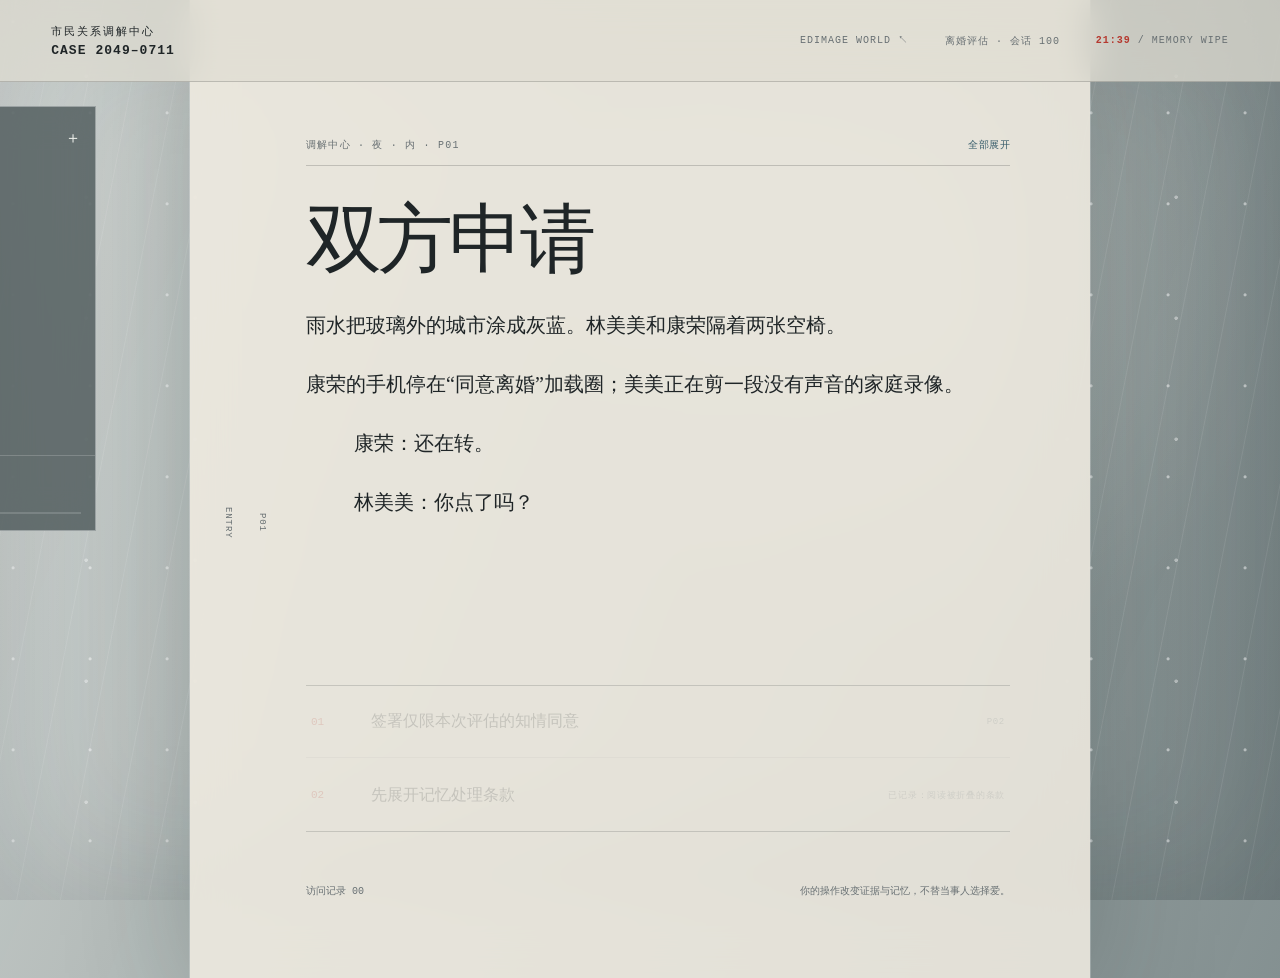
==== love/index.html @ e2e6e1e7 "Add Love Wins interactive film experience" ====
<!doctype html>
<html lang="zh-CN">
  <head>
    <meta charset="UTF-8" />
    <meta name="viewport" content="width=device-width, initial-scale=1.0" />
    <meta name="theme-color" content="#d8d2c8" />
    <meta name="description" content="《爱情万岁》互动影游：十次关系模拟，一次不可代替的决定。" />
    <title>爱情万岁｜EDIMAGE WORLD</title>
    <link rel="stylesheet" href="./styles.css" />
  </head>
  <body>
    <div class="rain" aria-hidden="true"></div>
    <div class="glass" aria-hidden="true"></div>

    <aside class="experiment-map" id="experimentMap" aria-label="实验进程">
      <button class="map-head" id="mapToggle" type="button" aria-expanded="false">
        <span class="map-pulse" aria-hidden="true"></span>
        <span><small>RELATIONSHIP TEST</small><strong id="mapTitle">会话 100</strong></span>
        <i>＋</i>
      </button>
      <ol id="mapList" class="map-list"></ol>
      <div class="map-detail" id="mapDetail"></div>
    </aside>

    <header class="masthead">
      <button class="case-mark" id="resetButton" type="button" aria-label="重新开始">
        <span>市民关系调解中心</span>
        <strong>CASE 2049–0711</strong>
      </button>
      <div class="session-meta">
        <a href="/">EDIMAGE WORLD ↖</a>
        <span id="sessionLabel">离婚评估 · 待处理</span>
        <span><b id="clock">21:40</b> / MEMORY WIPE</span>
      </div>
    </header>

    <main class="reader">
      <div class="rail" aria-hidden="true">
        <span id="nodeCode">P01</span>
        <i></i>
        <span id="roundCode">ENTRY</span>
      </div>

      <article class="scene" id="scene" aria-live="polite">
        <div class="scene-kicker"><span id="location">调解中心 · 夜 · 内</span><button id="revealAll" type="button">全部展开</button></div>
        <h1 id="title">载入申请</h1>
        <div class="scene-body" id="body"></div>
      </article>

      <nav class="choices" id="choices" aria-label="可执行操作"></nav>

      <footer class="reader-foot">
        <button id="logButton" type="button">访问记录 <span id="logCount">00</span></button>
        <p>你的操作改变证据与记忆，不替当事人选择爱。</p>
      </footer>
    </main>

    <section class="log-panel" id="logPanel" aria-hidden="true">
      <div class="log-head"><p>SESSION 100 / ACCESS LOG</p><button id="logClose" type="button" aria-label="关闭">×</button></div>
      <ol id="logList"></ol>
    </section>

    <dialog id="resetDialog">
      <form method="dialog">
        <p class="dialog-code">RESET SESSION 100</p>
        <h2>清除本次访问记录？</h2>
        <p>这只会重置浏览器中的本次体验，不会替故事中的人物清除记忆。</p>
        <div><button value="cancel">保留</button><button value="confirm">重新开始</button></div>
      </form>
    </dialog>

    <noscript>本互动影游需要 JavaScript 才能运行。</noscript>
    <script type="module" src="./app.js"></script>
  </body>
</html>
---- love/styles.css ----
:root {
  --paper: #d8d2c8;
  --paper-bright: #eee9df;
  --ink: #1f2527;
  --muted: #687073;
  --red: #b5382e;
  --blue: #355b69;
  --line: rgba(31, 37, 39, 0.2);
  --sans: "Helvetica Neue", "PingFang SC", "Noto Sans CJK SC", sans-serif;
  --serif: "Songti SC", "STSong", "Noto Serif CJK SC", Georgia, serif;
  --mono: "SFMono-Regular", Menlo, Monaco, monospace;
}
* { box-sizing: border-box; }
html { min-height: 100%; background: #7d8585; }
body { min-height: 100vh; margin: 0; color: var(--ink); font-family: var(--serif); background: linear-gradient(112deg, rgba(220,224,220,.78), rgba(129,142,143,.72)), radial-gradient(circle at 72% 30%, #d6d7d1 0 2%, transparent 32%), #8c9696; overflow-x: hidden; }
button, a { color: inherit; font: inherit; }
button { cursor: pointer; }
.rain, .glass { position: fixed; inset: 0; pointer-events: none; }
.rain { opacity: .25; background: repeating-linear-gradient(101deg, transparent 0 15px, rgba(255,255,255,.48) 16px, transparent 17px 43px); animation: rain 9s linear infinite; }
.glass { background: radial-gradient(circle at 17% 24%, rgba(255,255,255,.52) 0 1px, transparent 2px), radial-gradient(circle at 79% 63%, rgba(255,255,255,.42) 0 1.5px, transparent 2px), linear-gradient(90deg, rgba(255,255,255,.16), transparent 25%, transparent 76%, rgba(15,29,32,.12)); background-size: 77px 91px, 109px 121px, auto; box-shadow: inset 0 0 12vw rgba(26,41,44,.18); }
@keyframes rain { to { transform: translate3d(-60px, 70px, 0); } }
.masthead { position: fixed; z-index: 10; top: 0; left: 0; right: 0; height: 82px; display: flex; align-items: center; justify-content: space-between; gap: 24px; padding: 0 clamp(18px,4vw,62px); border-bottom: 1px solid var(--line); background: rgba(225,221,211,.74); backdrop-filter: blur(18px); }
.case-mark { border: 0; padding: 0; text-align: left; background: none; }
.case-mark span, .case-mark strong { display: block; }
.case-mark span { margin-bottom: 4px; font: 11px var(--sans); letter-spacing: .18em; }
.case-mark strong { font: 700 13px var(--mono); letter-spacing: .08em; }
.session-meta { display: flex; align-items: center; gap: clamp(12px,2.8vw,36px); color: var(--muted); font: 10px var(--mono); letter-spacing: .1em; text-transform: uppercase; }
.session-meta a { text-decoration: none; border-bottom: 1px solid transparent; }
.session-meta a:hover { border-color: currentColor; }
.session-meta b { color: var(--red); font-weight: 600; }
.reader { position: relative; z-index: 2; width: min(900px, calc(100% - 40px)); min-height: 100vh; margin: 0 auto; padding: 138px 80px 70px 116px; background: rgba(239,235,225,.87); box-shadow: 0 0 0 1px rgba(255,255,255,.22), 0 28px 120px rgba(20,31,33,.22); backdrop-filter: blur(22px); }
.rail { position: absolute; top: 151px; left: 33px; bottom: 84px; width: 44px; display: flex; flex-direction: column; align-items: center; gap: 12px; color: var(--muted); font: 9px var(--mono); letter-spacing: .1em; writing-mode: vertical-rl; }
.rail i { width: 1px; flex: 1; background: linear-gradient(var(--red), var(--line)); }
.scene { transition: opacity .18s ease, transform .18s ease; }
.scene.leaving { opacity: 0; transform: translateY(8px); }
.scene-kicker { display: flex; justify-content: space-between; align-items: center; gap: 20px; padding-bottom: 13px; border-bottom: 1px solid var(--line); color: var(--muted); font: 10px var(--mono); letter-spacing: .12em; text-transform: uppercase; }
.scene-kicker button { border: 0; padding: 0; color: var(--blue); background: none; font: inherit; letter-spacing: .05em; }
.scene h1 { max-width: 700px; margin: 36px 0 30px; font-size: clamp(36px,7vw,76px); font-weight: 400; letter-spacing: -.06em; line-height: .98; }
.scene-body { max-width: 660px; min-height: 280px; font-size: clamp(17px,2vw,20px); line-height: 1.9; }
.line { opacity: 0; transform: translateY(5px); margin: 0 0 1.05em; transition: opacity .4s ease, transform .4s ease; }
.line.shown { opacity: 1; transform: none; }
.line.dialogue { margin-left: 2.4em; }
.line.system { padding: 11px 0 11px 18px; border-left: 2px solid var(--red); color: var(--blue); font-family: var(--sans); font-size: .82em; letter-spacing: .03em; }
.choices { display: grid; gap: 1px; margin-top: 46px; border-top: 1px solid var(--ink); border-bottom: 1px solid var(--ink); transition: opacity .25s ease; }
.choices.locked { opacity: .16; pointer-events: none; }
.choice { min-height: 72px; display: grid; grid-template-columns: 46px 1fr auto; align-items: center; gap: 14px; padding: 12px 5px; border: 0; border-bottom: 1px solid var(--line); text-align: left; background: transparent; transition: padding .2s ease, background .2s ease; }
.choice:last-child { border-bottom: 0; }
.choice:hover, .choice:focus-visible { padding-left: 14px; outline: 0; background: rgba(181,56,46,.07); }
.choice b { color: var(--red); font: 11px var(--mono); }
.choice span { font-size: 16px; }
.choice small { color: var(--muted); font: 9px var(--mono); letter-spacing: .08em; text-transform: uppercase; }
.reader-foot { display: flex; justify-content: space-between; gap: 30px; align-items: center; margin-top: 42px; color: var(--muted); font: 10px var(--sans); }
.reader-foot button { border: 0; padding: 0; background: none; font-family: var(--mono); text-transform: uppercase; }
.experiment-map { position: fixed; z-index: 12; top: 106px; left: clamp(14px,3vw,42px); width: 244px; border: 1px solid rgba(255,255,255,.36); background: rgba(65,77,78,.72); color: #eef0eb; backdrop-filter: blur(18px); transform: translateX(calc(-100% + 58px)); transition: transform .35s cubic-bezier(.2,.8,.2,1); }
.experiment-map.expanded { transform: none; }
.map-head { width: 100%; height: 62px; display: grid; grid-template-columns: 16px 1fr auto; align-items: center; gap: 10px; border: 0; padding: 0 14px; text-align: left; color: inherit; background: transparent; }
.map-head small, .map-head strong { display: block; }
.map-head small { opacity: .55; font: 8px var(--mono); letter-spacing: .15em; }
.map-head strong { margin-top: 3px; font: 12px var(--sans); }
.map-head i { font-style: normal; transition: transform .3s ease; }
.expanded .map-head i { transform: rotate(45deg); }
.map-pulse { width: 7px; height: 7px; border-radius: 50%; background: #e35a4c; box-shadow: 0 0 0 5px rgba(227,90,76,.12); }
.map-list { margin: 0; padding: 4px 14px 12px; list-style: none; }
.map-list li { display: grid; grid-template-columns: 9px 24px 1fr; gap: 8px; align-items: center; min-height: 27px; opacity: .32; font: 9px var(--mono); }
.map-list li.done, .map-list li.current { opacity: 1; }
.map-list li i { width: 5px; height: 5px; border: 1px solid currentColor; border-radius: 50%; }
.map-list li.done i { background: currentColor; }
.map-list li.current { color: #ffb7a9; }
.map-list li b { font-weight: 400; overflow: hidden; text-overflow: ellipsis; white-space: nowrap; }
.map-detail { padding: 12px 14px 16px; border-top: 1px solid rgba(255,255,255,.18); font: 9px var(--mono); line-height: 1.6; }
.map-detail p { margin: 0 0 4px; }
.progress { height: 2px; margin-top: 11px; background: rgba(255,255,255,.15); }
.progress i { display: block; height: 100%; background: #ff8d7b; }
.log-panel { position: fixed; z-index: 20; top: 0; right: 0; width: min(430px,100%); height: 100vh; padding: 28px; color: var(--paper-bright); background: rgba(32,40,42,.95); backdrop-filter: blur(22px); transform: translateX(100%); transition: transform .35s ease; }
.log-panel.open { transform: none; }
.log-head { display: flex; justify-content: space-between; align-items: center; border-bottom: 1px solid rgba(255,255,255,.2); font: 10px var(--mono); letter-spacing: .1em; }
.log-head button { border: 0; color: inherit; background: none; font-size: 25px; }
.log-panel ol { padding: 18px 0; list-style: none; }
.log-panel li { display: grid; gap: 5px; padding: 12px 0; border-bottom: 1px solid rgba(255,255,255,.1); font: 12px var(--sans); }
.log-panel li b { color: #ffb7a9; font: 9px var(--mono); }
dialog { width: min(460px,calc(100% - 36px)); border: 1px solid var(--line); padding: 0; color: var(--ink); background: var(--paper-bright); box-shadow: 0 28px 100px rgba(0,0,0,.3); }
dialog::backdrop { background: rgba(25,33,35,.54); backdrop-filter: blur(8px); }
dialog form { padding: 34px; }
dialog h2 { margin: 10px 0 12px; font-size: 28px; font-weight: 400; }
dialog p { line-height: 1.7; }
.dialog-code { color: var(--red); font: 9px var(--mono); letter-spacing: .12em; }
dialog form > div { display: flex; justify-content: flex-end; gap: 9px; margin-top: 24px; }
dialog button { border: 1px solid var(--line); padding: 9px 16px; background: transparent; }
@media (max-width: 760px) {
  .masthead { height: 72px; }
  .masthead { padding-inline: 18px; }
  .session-meta { margin-left: auto; }
  .session-meta a { display: none; }
  .session-meta span:not(:last-child) { display: none; }
  .session-meta span:last-child { white-space: nowrap; }
  .reader { width: 100%; max-width: 100vw; padding: 114px 22px 54px; overflow: hidden; }
  .rail { display: none; }
  .scene, .scene-body, .choices { min-width: 0; max-width: 100%; }
  .scene h1 { margin-top: 28px; }
  .scene-body { min-height: 250px; }
  .experiment-map { top: 86px; right: 8px; left: auto; transform: translateX(calc(100% - 58px)); }
  .experiment-map.expanded { transform: none; }
  .choice { grid-template-columns: 30px 1fr; }
  .choice small { display: none; }
  .reader-foot p { max-width: 190px; text-align: right; }
}
@media (prefers-reduced-motion: reduce) { *, *::before, *::after { animation: none !important; scroll-behavior: auto !important; transition-duration: .01ms !important; } }
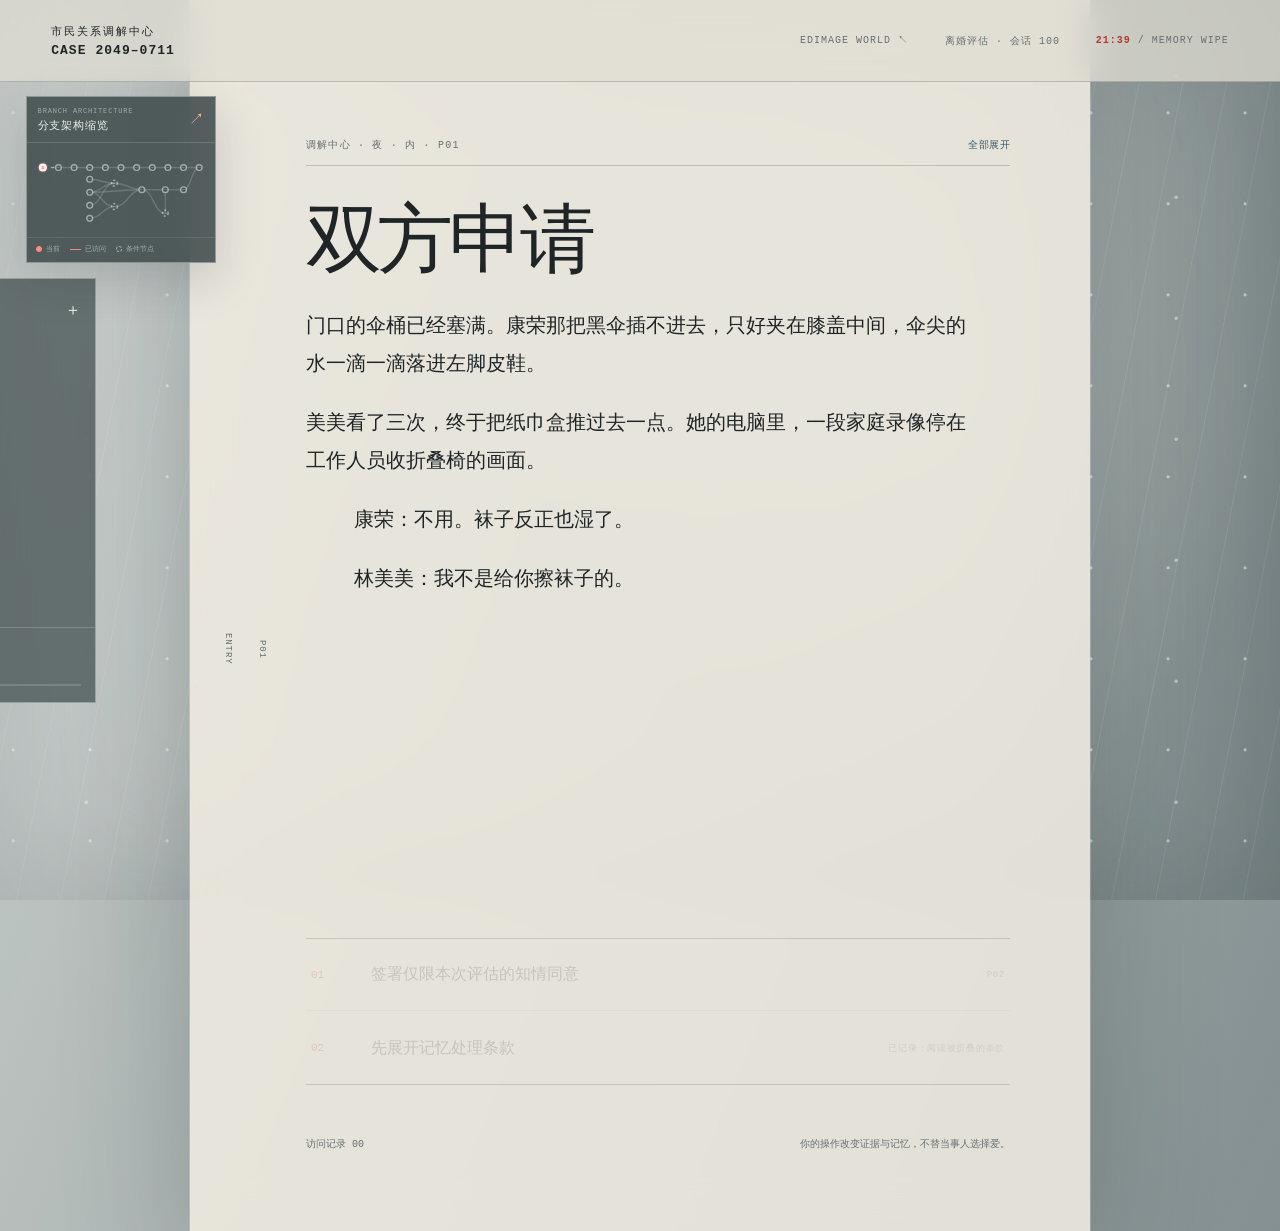
==== commit 2220e57a: "Add Love Wins branch architecture atlas" ====
--- a/love/index.html
+++ b/love/index.html
@@ -11,6 +11,17 @@
   <body>
     <div class="rain" aria-hidden="true"></div>
     <div class="glass" aria-hidden="true"></div>
+
+    <aside class="branch-atlas" id="branchAtlas" aria-label="分支架构缩览图">
+      <button class="atlas-head" id="atlasToggle" type="button" aria-expanded="false">
+        <span><small>BRANCH ARCHITECTURE</small><strong>分支架构缩览</strong></span>
+        <i aria-hidden="true">↗</i>
+      </button>
+      <div class="atlas-viewport">
+        <svg id="branchGraph" viewBox="0 0 660 300" role="img" aria-label="从申请、十次实验到四个结局的分支结构"></svg>
+      </div>
+      <div class="atlas-foot"><span><i class="atlas-dot current"></i>当前</span><span><i class="atlas-line active"></i>已访问</span><span><i class="atlas-dot locked"></i>条件节点</span></div>
+    </aside>
 
     <aside class="experiment-map" id="experimentMap" aria-label="实验进程">
       <button class="map-head" id="mapToggle" type="button" aria-expanded="false">
--- a/love/styles.css
+++ b/love/styles.css
@@ -51,7 +51,34 @@
 .choice small { color: var(--muted); font: 9px var(--mono); letter-spacing: .08em; text-transform: uppercase; }
 .reader-foot { display: flex; justify-content: space-between; gap: 30px; align-items: center; margin-top: 42px; color: var(--muted); font: 10px var(--sans); }
 .reader-foot button { border: 0; padding: 0; background: none; font-family: var(--mono); text-transform: uppercase; }
-.experiment-map { position: fixed; z-index: 12; top: 106px; left: clamp(14px,3vw,42px); width: 244px; border: 1px solid rgba(255,255,255,.36); background: rgba(65,77,78,.72); color: #eef0eb; backdrop-filter: blur(18px); transform: translateX(calc(-100% + 58px)); transition: transform .35s cubic-bezier(.2,.8,.2,1); }
+.branch-atlas { position: fixed; z-index: 14; top: 96px; left: clamp(12px,2vw,28px); width: 190px; color: #eef0eb; border: 1px solid rgba(255,255,255,.36); background: rgba(54,67,68,.82); box-shadow: 0 16px 45px rgba(21,30,32,.16); backdrop-filter: blur(18px); overflow: hidden; transition: width .38s cubic-bezier(.2,.8,.2,1), background .3s ease, box-shadow .3s ease; }
+.branch-atlas.expanded { width: min(620px,calc(100vw - 56px)); background: rgba(43,55,57,.96); box-shadow: 0 28px 90px rgba(15,23,25,.38); }
+.atlas-head { width: 100%; min-height: 46px; display: flex; align-items: center; justify-content: space-between; gap: 12px; padding: 8px 11px; border: 0; border-bottom: 1px solid rgba(255,255,255,.16); color: inherit; text-align: left; background: transparent; }
+.atlas-head small, .atlas-head strong { display: block; }
+.atlas-head small { opacity: .52; font: 7px var(--mono); letter-spacing: .12em; }
+.atlas-head strong { margin-top: 3px; font: 11px var(--sans); font-weight: 500; letter-spacing: .08em; }
+.atlas-head i { color: #ffad9f; font: normal 15px var(--mono); transition: transform .3s ease; }
+.branch-atlas.expanded .atlas-head i { transform: rotate(180deg); }
+.atlas-viewport { height: 94px; padding: 7px 8px 5px; transition: height .38s cubic-bezier(.2,.8,.2,1), padding .3s ease; }
+.branch-atlas.expanded .atlas-viewport { height: 286px; padding: 14px 16px 8px; }
+.atlas-viewport svg { display: block; width: 100%; height: 100%; overflow: visible; }
+.branch-edge { fill: none; stroke: rgba(239,240,235,.19); stroke-width: 1.4; vector-effect: non-scaling-stroke; }
+.branch-edge.active { stroke: #f28a78; stroke-width: 2.2; }
+.branch-edge.available { stroke: rgba(255,255,255,.46); stroke-dasharray: 4 4; }
+.branch-node circle { fill: #435456; stroke: rgba(238,240,235,.55); stroke-width: 1.4; vector-effect: non-scaling-stroke; }
+.branch-node text { fill: rgba(238,240,235,.64); font: 8px var(--mono); text-anchor: middle; dominant-baseline: central; pointer-events: none; }
+.branch-node.visited circle { fill: #cf6758; stroke: #ffd3ca; }
+.branch-node.current circle { fill: #ff8d7b; stroke: #fff4ef; stroke-width: 2.4; filter: drop-shadow(0 0 5px rgba(255,141,123,.7)); }
+.branch-node.current text { fill: #fff; font-weight: 700; }
+.branch-node.conditional circle { fill: transparent; stroke-dasharray: 2 2; }
+.branch-node.ending circle { rx: 2px; }
+.atlas-foot { min-height: 25px; display: flex; align-items: center; gap: 10px; padding: 5px 9px 7px; border-top: 1px solid rgba(255,255,255,.1); color: rgba(238,240,235,.56); font: 7px var(--mono); white-space: nowrap; }
+.atlas-foot span { display: inline-flex; align-items: center; gap: 4px; }
+.atlas-dot { width: 6px; height: 6px; display: inline-block; border: 1px solid currentColor; border-radius: 50%; }
+.atlas-dot.current { color: #ff8d7b; background: currentColor; }
+.atlas-dot.locked { border-style: dashed; }
+.atlas-line { width: 11px; height: 1px; display: inline-block; background: #f28a78; }
+.experiment-map { position: fixed; z-index: 12; top: 278px; left: clamp(14px,3vw,42px); width: 244px; border: 1px solid rgba(255,255,255,.36); background: rgba(65,77,78,.72); color: #eef0eb; backdrop-filter: blur(18px); transform: translateX(calc(-100% + 58px)); transition: transform .35s cubic-bezier(.2,.8,.2,1); }
 .experiment-map.expanded { transform: none; }
 .map-head { width: 100%; height: 62px; display: grid; grid-template-columns: 16px 1fr auto; align-items: center; gap: 10px; border: 0; padding: 0 14px; text-align: left; color: inherit; background: transparent; }
 .map-head small, .map-head strong { display: block; }
@@ -92,13 +119,26 @@
   .session-meta { margin-left: auto; }
   .session-meta a { display: none; }
   .session-meta span:not(:last-child) { display: none; }
-  .session-meta span:last-child { white-space: nowrap; }
-  .reader { width: 100%; max-width: 100vw; padding: 114px 22px 54px; overflow: hidden; }
+  .session-meta span:last-child { max-width: 80px; overflow: hidden; white-space: nowrap; font-size: 0; }
+  .session-meta span:last-child b { font-size: 10px; }
+  .session-meta span:last-child::after { content: ""; }
+  .reader { width: 100%; max-width: 100vw; padding: 198px 64px 54px 22px; overflow: hidden; }
   .rail { display: none; }
-  .scene, .scene-body, .choices { min-width: 0; max-width: 100%; }
+  .scene, .scene-body, .choices { width: calc(100vw - 86px); min-width: 0; max-width: calc(100vw - 86px); }
+  .line { width: auto; max-width: calc(100vw - 86px); white-space: normal; overflow-wrap: anywhere; word-break: break-all; }
+  .line.dialogue { max-width: calc(100vw - 86px - 1.45em); margin-left: 1.45em; }
   .scene h1 { margin-top: 28px; }
   .scene-body { min-height: 250px; }
-  .experiment-map { top: 86px; right: 8px; left: auto; transform: translateX(calc(100% - 58px)); }
+  .branch-atlas { top: 82px; left: 8px; width: 132px; }
+  .branch-atlas.expanded { width: calc(100vw - 16px); }
+  .atlas-head { min-height: 40px; padding: 7px 9px; }
+  .atlas-head small { display: none; }
+  .atlas-head strong { margin: 0; font-size: 10px; }
+  .atlas-viewport { height: 55px; padding: 5px 7px; }
+  .branch-atlas.expanded .atlas-viewport { height: min(48vh,260px); padding: 12px 10px 6px; }
+  .atlas-foot { display: none; }
+  .branch-atlas.expanded .atlas-foot { display: flex; }
+  .experiment-map { top: auto; right: 8px; bottom: 14px; left: auto; max-height: calc(100vh - 96px); overflow-y: auto; transform: translateX(calc(100% - 48px)); }
   .experiment-map.expanded { transform: none; }
   .choice { grid-template-columns: 30px 1fr; }
   .choice small { display: none; }
